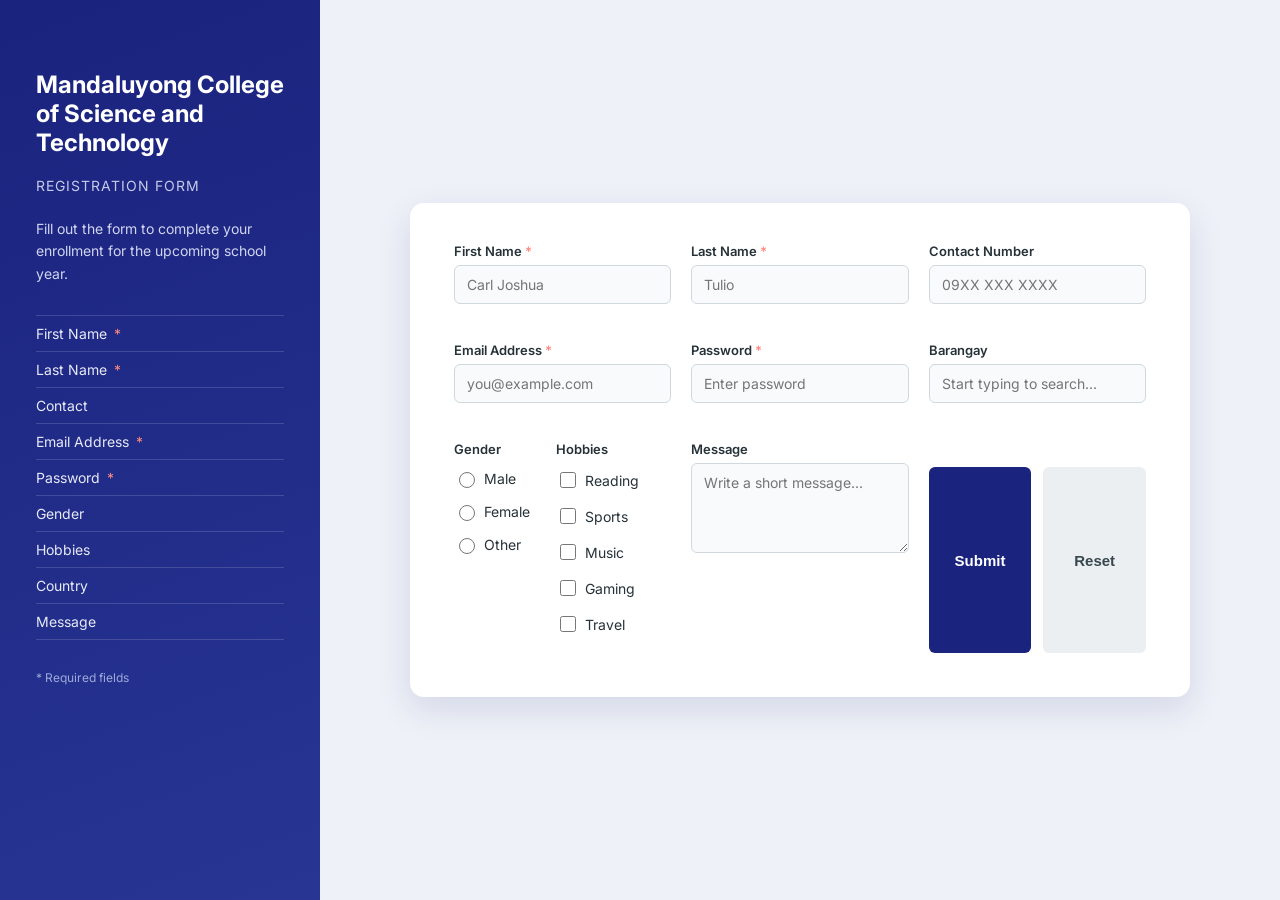
==== Index.html @ 3148934b "Add files via upload" ====
<!DOCTYPE html>
<html lang="en">
<head>
<meta charset="UTF-8">
<meta name="viewport" content="width=device-width, initial-scale=1.0">
<title>Registration Form</title>
<link rel="stylesheet" href="style.css">
</head>
<body>

<div class="page">

  <aside class="side-panel">
    <h2>Mandaluyong College of Science and Technology</h2>
    <p class="subtitle">Registration Form</p>
    <p class="desc">Fill out the form to complete your enrollment for the upcoming school year.</p>
    <ul class="field-list">
      <li>First Name <span class="req">*</span></li>
      <li>Last Name <span class="req">*</span></li>
      <li>Contact</li>
      <li>Email Address <span class="req">*</span></li>
      <li>Password <span class="req">*</span></li>
      <li>Gender</li>
      <li>Hobbies</li>
      <li>Country</li>
      <li>Message</li>
    </ul>
    <p class="note">* Required fields</p>
  </aside>

  <main class="form-panel">
    <form>
      <div class="grid-3col">

        <div class="field">
          <label for="firstName">First Name<span class="req">*</span></label>
          <input type="text" id="firstName" name="firstName" placeholder="Carl Joshua" required>
        </div>

        <div class="field">
          <label for="lastName">Last Name<span class="req">*</span></label>
          <input type="text" id="lastName" name="lastName" placeholder="Tulio" required>
        </div>

        <div class="field">
          <label for="contact">Contact Number</label>
          <input type="tel" id="contact" name="contact" placeholder="09XX XXX XXXX">
        </div>

        <div class="field">
          <label for="email">Email Address<span class="req">*</span></label>
          <input type="email" id="email" name="email" placeholder="you@example.com" required>
        </div>

        <div class="field">
          <label for="password">Password<span class="req">*</span></label>
          <input type="password" id="password" name="password" placeholder="Enter password" required>
        </div>

<div class="field">
  <label for="country">Barangay</label>
  <input type="text" id="country" name="Barangay" list="country-list" placeholder="Start typing to search..." autocomplete="off">
  
  <datalist id="country-list">
    <option value="Addition Hills">
<option value="Bagong Silang">
<option value="Barangka Drive">
<option value="Barangka Ibaba">
<option value="Barangka Ilaya">
<option value="Barangka Itaas">
<option value="Buayang Bato">
<option value="Burol">
<option value="Daang Bakal">
<option value="Hagdang Bato Itaas">
<option value="Hagdang Bato Libis">
<option value="Harapin Ang Bukas">
<option value="Highway Hills">
<option value="Hulo">
<option value="Mabini-J. Rizal">
<option value="Malamig">
<option value="Mauway">
<option value="Namayan">
<option value="New Zaniga">
<option value="Old Zaniga">
<option value="Pag-asa">
<option value="Plainview">
<option value="Pleasant Hills">
<option value="Poblacion">
<option value="San Jose">
<option value="Vergara">
<option value="Wack-Wack Greenhills">
  </datalist>
</div>
      <div class="grid-2col">
        <div class="field">
          <label>Gender</label>
          <div class="radio-group">
            <label><input type="radio" name="gender" value="male"> Male</label>
            <label><input type="radio" name="gender" value="female"> Female</label>
            <label><input type="radio" name="gender" value="other"> Other</label>
          </div>
        </div>

        <div class="field">
          <label>Hobbies</label>
          <div class="checkbox-group">
            <label><input type="checkbox" name="hobbies" value="reading"> Reading</label>
            <label><input type="checkbox" name="hobbies" value="sports"> Sports</label>
            <label><input type="checkbox" name="hobbies" value="music"> Music</label>
            <label><input type="checkbox" name="hobbies" value="gaming"> Gaming</label>
            <label><input type="checkbox" name="hobbies" value="travel"> Travel</label>
          </div>
        </div>
      </div>

      <div class="field">
        <label for="message">Message</label>
        <textarea id="message" name="message" placeholder="Write a short message..."></textarea>
      </div>

      <div class="button-row">
        <button type="submit" class="btn-submit">Submit</button>
        <button type="reset" class="btn-reset">Reset</button>
      </div>
    </form>
  </main>

</div>

</body>
</html>
---- style.css ----
@import url('https://fonts.googleapis.com/css2?family=Inter:wght@400;500;600;700&display=swap');

* {
  box-sizing: border-box;
}

body {
  margin: 0;
  font-family: 'Inter', -apple-system, BlinkMacSystemFont, 'Segoe UI', sans-serif;
  background: #eef1f7;
  min-height: 100vh;
}

.page {
  display: flex;
  min-height: 100vh;
}

/* ---------- Side panel ---------- */
.side-panel {
  width: 320px;
  flex-shrink: 0;
  background: linear-gradient(160deg, #1a237e 0%, #283593 100%);
  color: #fff;
  padding: 50px 36px;
}

.side-panel h1 {
  font-size: 26px;
  line-height: 1.3;
  margin: 0 0 6px;
  letter-spacing: 0.5px;
}

.subtitle {
  color: #c5cae9;
  font-size: 14px;
  margin: 0 0 24px;
  text-transform: uppercase;
  letter-spacing: 1px;
}

.desc {
  font-size: 14px;
  line-height: 1.6;
  color: #d1d5f0;
  margin-bottom: 30px;
}

.field-list {
  list-style: none;
  padding: 0;
  margin: 0 0 30px;
  border-top: 1px solid rgba(255,255,255,0.15);
}

.field-list li {
  padding: 9px 0;
  font-size: 14px;
  border-bottom: 1px solid rgba(255,255,255,0.15);
  color: #e8eaf6;
}

.req {
  color: #ff8a80;
  margin-left: 3px;
}

.side-panel .note {
  font-size: 12px;
  color: #9fa8da;
}

/* ---------- Form panel ---------- */
.form-panel {
  flex: 1;
  display: flex;
  align-items: center;
  justify-content: center;
  padding: 50px 60px;
}

form {
  width: 100%;
  max-width: 780px;
  background: #fff;
  border-radius: 14px;
  padding: 40px 44px;
  box-shadow: 0 12px 34px rgba(26, 35, 126, 0.12);
}

.grid-3col {
  display: grid;
  grid-template-columns: repeat(3, 1fr);
  gap: 20px;
  margin-bottom: 4px;
}

.grid-2col {
  display: grid;
  grid-template-columns: 1fr 1.4fr;
  gap: 20px;
}

.field {
  margin-bottom: 18px;
}

label {
  display: block;
  font-size: 13px;
  font-weight: 600;
  color: #263238;
  margin-bottom: 6px;
}

input[type="text"],
input[type="password"],
input[type="email"],
input[type="tel"],
select,
textarea {
  width: 100%;
  padding: 10px 12px;
  font-size: 14px;
  border: 1px solid #cfd8dc;
  border-radius: 6px;
  background: #f9fafb;
  transition: border-color 0.2s, box-shadow 0.2s;
  font-family: 'Inter', -apple-system, BlinkMacSystemFont, 'Segoe UI', sans-serif;
}

input:focus,
select:focus,
textarea:focus {
  outline: none;
  border-color: #1a237e;
  box-shadow: 0 0 0 3px rgba(26, 35, 126, 0.15);
  background: #fff;
}

textarea {
  resize: vertical;
  min-height: 90px;
}

.radio-group,
.checkbox-group {
  display: flex;
  flex-wrap: wrap;
  gap: 14px;
  padding-top: 6px;
}

.radio-group label,
.checkbox-group label {
  display: flex;
  align-items: center;
  font-weight: normal;
  font-size: 14px;
  gap: 6px;
  margin-bottom: 0;
  cursor: pointer;
}

.radio-group input,
.checkbox-group input {
  accent-color: #1a237e;
  width: 16px;
  height: 16px;
  cursor: pointer;
}

.button-row {
  display: flex;
  gap: 12px;
  margin-top: 26px;
}

button {
  flex: 1;
  padding: 13px;
  font-size: 15px;
  font-weight: 600;
  border: none;
  border-radius: 6px;
  cursor: pointer;
  transition: transform 0.1s, background 0.2s;
}

button:active {
  transform: scale(0.98);
}

.btn-submit {
  background: #1a237e;
  color: #fff;
}

.btn-submit:hover {
  background: #283593;
}

.btn-reset {
  background: #eceff1;
  color: #37474f;
}

.btn-reset:hover {
  background: #cfd8dc;
}

/* ---------- Tablet ---------- */
@media (max-width: 900px) {
  .side-panel {
    width: 260px;
    padding: 40px 28px;
  }
  .form-panel {
    padding: 40px;
  }
  .grid-3col {
    grid-template-columns: repeat(2, 1fr);
  }
}

/* ---------- Mobile ---------- */
@media (max-width: 640px) {
  .page {
    flex-direction: column;
  }
  .side-panel {
    width: 100%;
    padding: 30px 24px;
  }
  .field-list {
    display: none;
  }
  .desc {
    margin-bottom: 10px;
  }
  .form-panel {
    padding: 24px 16px 50px;
  }
  form {
    padding: 26px 20px;
    border-radius: 10px;
  }
  .grid-3col,
  .grid-2col {
    grid-template-columns: 1fr;
    gap: 0;
  }
}
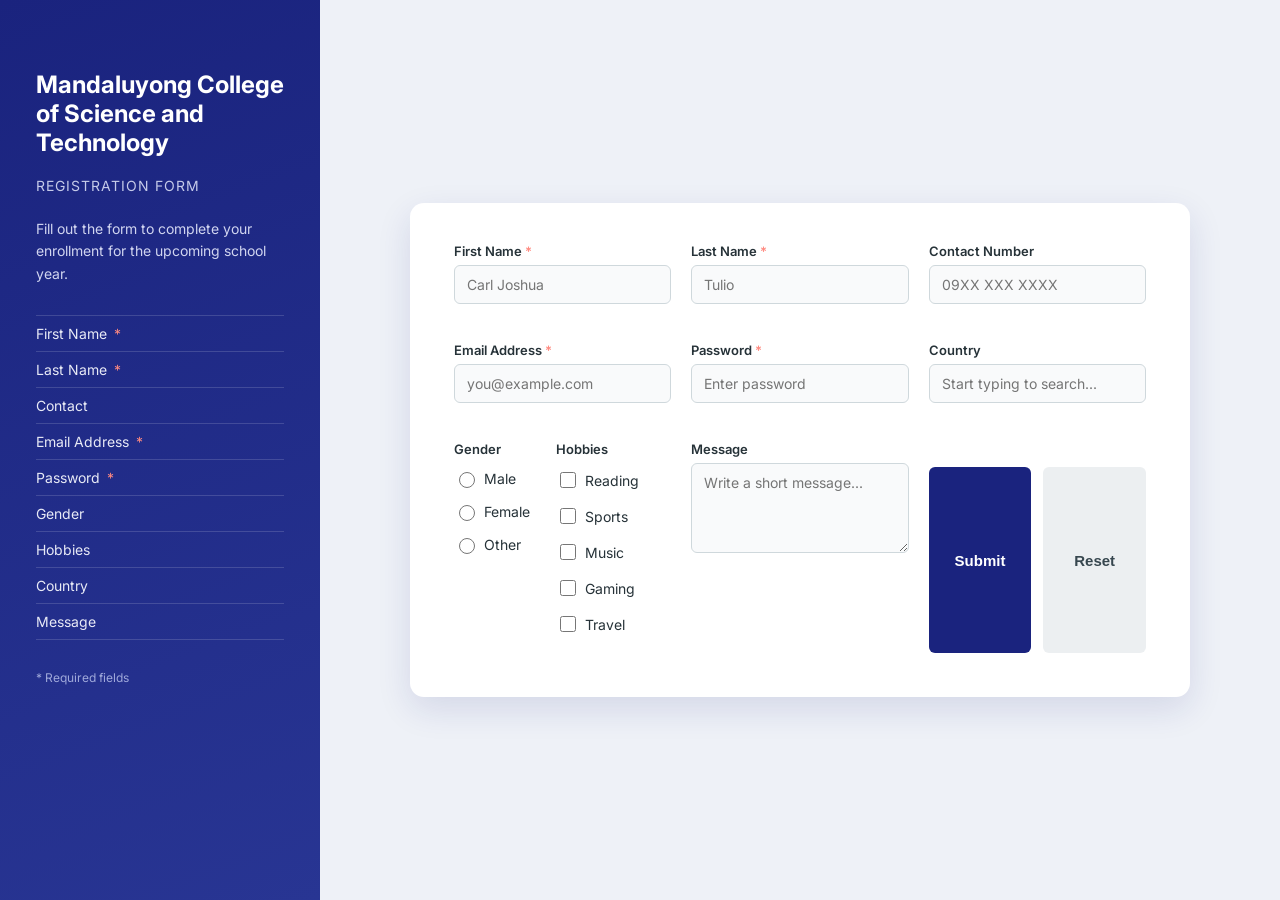
==== commit 48fb28da: "Add files via upload" ====
--- a/Index.html
+++ b/Index.html
@@ -58,37 +58,14 @@
         </div>
 
 <div class="field">
-  <label for="country">Barangay</label>
+  <label for="country">Country</label>
   <input type="text" id="country" name="Barangay" list="country-list" placeholder="Start typing to search..." autocomplete="off">
   
   <datalist id="country-list">
-    <option value="Addition Hills">
-<option value="Bagong Silang">
-<option value="Barangka Drive">
-<option value="Barangka Ibaba">
-<option value="Barangka Ilaya">
-<option value="Barangka Itaas">
-<option value="Buayang Bato">
-<option value="Burol">
-<option value="Daang Bakal">
-<option value="Hagdang Bato Itaas">
-<option value="Hagdang Bato Libis">
-<option value="Harapin Ang Bukas">
-<option value="Highway Hills">
-<option value="Hulo">
-<option value="Mabini-J. Rizal">
-<option value="Malamig">
-<option value="Mauway">
-<option value="Namayan">
-<option value="New Zaniga">
-<option value="Old Zaniga">
-<option value="Pag-asa">
-<option value="Plainview">
-<option value="Pleasant Hills">
-<option value="Poblacion">
-<option value="San Jose">
-<option value="Vergara">
-<option value="Wack-Wack Greenhills">
+<option value="Philippines">
+<option value="Vietnam">
+<option value="Indonesia">
+<option value="Thailand">
   </datalist>
 </div>
       <div class="grid-2col">
